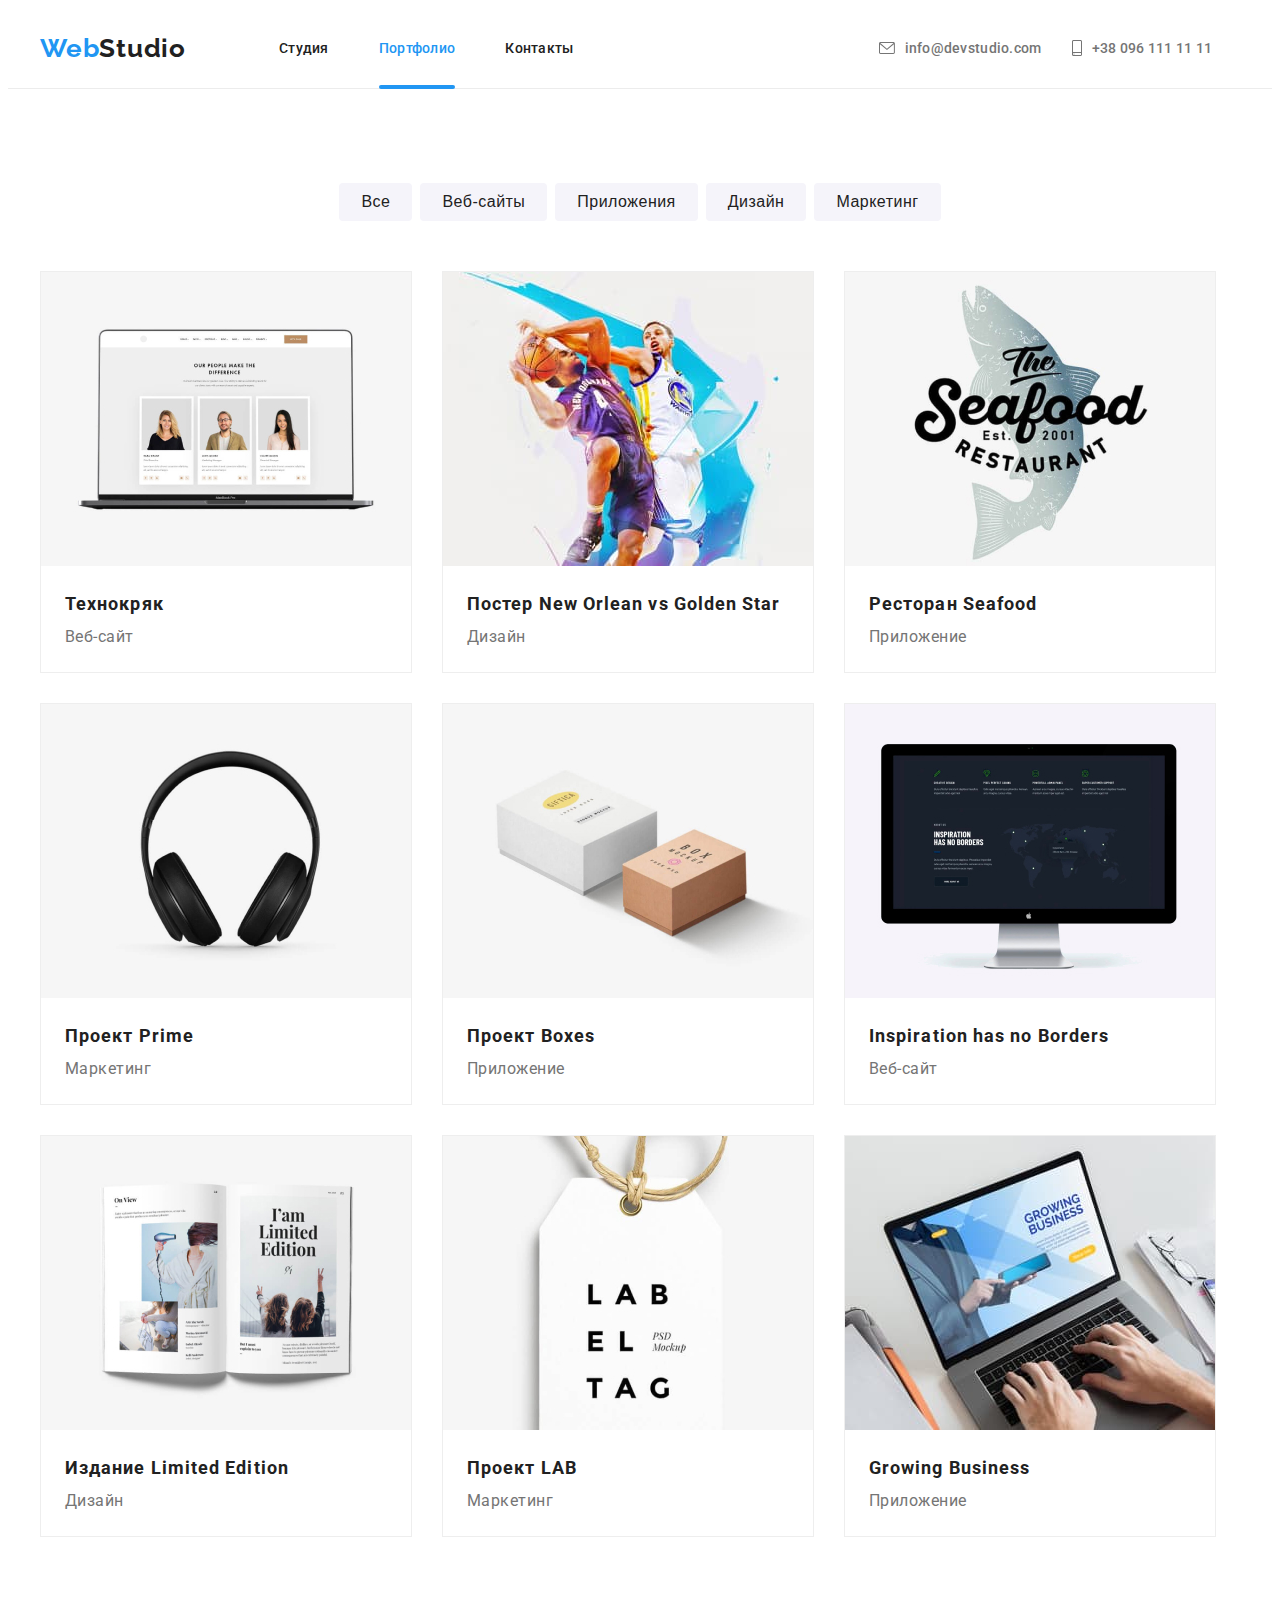
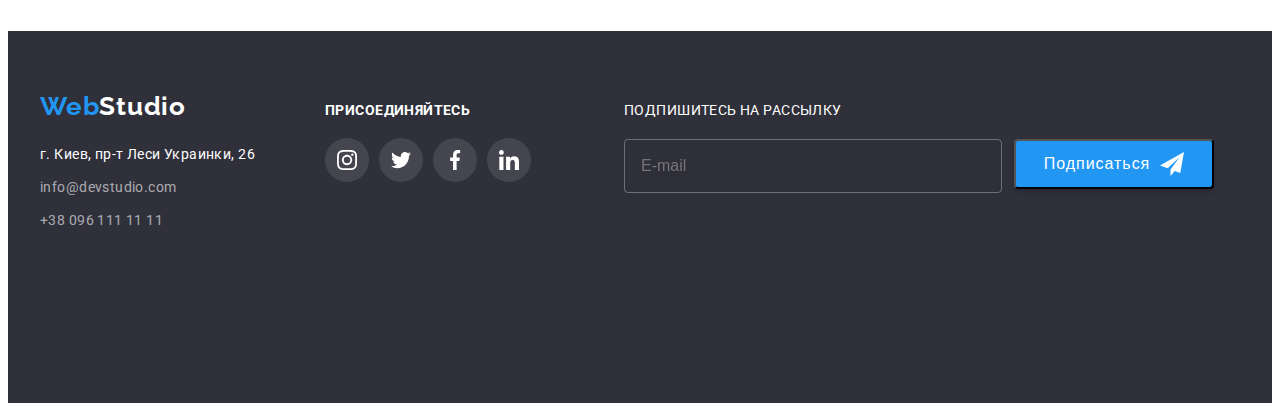
==== portfolio.html @ 9baeef49 "half index" ====
<!DOCTYPE html>
<html lang="ru">
<head>
    <meta charset="UTF-8">
    <meta name="viewport" content="width=device-width, initial-scale=1.0">
    <title>Портфолио</title>

    <link rel="preconnect" href="https://fonts.gstatic.com">
    <link href="https://fonts.googleapis.com/css2?family=Raleway:wght@700&family=Roboto:wght@500&display=swap"
        rel="stylesheet">

    <link rel="stylesheet" href="https://cdnjs.cloudflare.com/ajax/libs/modern-normalize/1.0.0/modern-normalize.min.css"
        integrity="sha512-ISS7cAi1PEhQ8jnbJpJZMd29NlhNj4AWYyLOSp2CE/CsHxTCu+r+t0D2yoJudVrd0/8fTVPUVDzY5Tvli75u/g=="
        crossorigin="anonymous" />
        <link rel="stylesheet" href="css/portfolio.css">
</head>
<body>
    <header>
        <div class="container">
        <nav class="page-nav">
            <a href="index.html" class="logo"><span class="web">Web</span>Studio</a>
            <ul class="nav-list">
                <li><a class="nav-link " href="index.html">Студия</a></li>
                <li><a class="nav-link current" href="portfolio.html">Портфолио</a></li>
                <li><a class="nav-link" href="contacts.html">Контакты</a></li>  
            </ul>
    
            <ul class="contacts-list">
                 <li>
                     <a href="mailto:info@devstudio.com" class="nav-contact">
                         <svg class="nav-mail">
                             <use href="images/mainsprite.svg#icon-mail"></use>
                        </svg>info@devstudio.com
                    </a>
                </li>
                
                <li>
                    <a href="tel:+380961111111"  class="nav-contact">
                        <svg class="nav-tel">
                            <use href="images/mainsprite.svg#icon-tel"></use>
                        </svg>+38 096 111 11 11
                    </a>
                </li>
            </ul>
        </nav>
    </div>
    </header>


<main> 
    <section class="hero">
        <div class="container">
        <h2 class="visually-hidden">Фильтры</h2>
        <div class="hero-btns">
        <ul class="hero-list">
            
            <li class="btn-list">
                <button type="button" class="hero-btn">Все</button>
            </li>
            <li class="btn-list">
                <button type="button" class="hero-btn">Веб-сайты</button>
            </li>
            <li class="btn-list">
                <button type="button" class="hero-btn">Приложения</button>
            </li>
            <li class="btn-list">
                <button type="button" class="hero-btn">Дизайн</button>
            </li>
            <li class="btn-list">
                <button type="button" class="hero-btn">Маркетинг</button>
            </li>
        </ul>
    </div> 
    </div>
        <div class="container">
    <ul class="project-list">
        <div class="project-group">
            <li class="project-item">
                <a href="" class="project-link">         
                    <div class="project-thumb">    
                    <img src="images/technokryak.jpg" alt="" width="370">
                    
                    <div class="project-overlay">
                        <p class="overlay-text">
                            Технокряк это современная площадка распространения коронавируса.
                            Компании используют эту платформу для цифрового
                            шпионажа и атак на защищённые сервера конкурентов.
                        </p></div>
                    </div>    
                        <div class="project-card-text">
                            <h3 class="project-title">Технокряк</h3>
                            <p class="project-text">Веб-сайт</p>
                    </div>     
                 </a>   
            </li>
            
            <li class="project-item">
                <a href="" class="project-link">
                    <div class="project-thumb">
                        <img src="images/neworlean.jpg" alt="" width="370">
            
                        <div class="project-overlay">
                            <p class="overlay-text">
                                Технокряк это современная площадка распространения коронавируса.
                                Компании используют эту платформу для цифрового
                                шпионажа и атак на защищённые сервера конкурентов.
                            </p>
                        </div>
                    </div>
                    <div class="project-card-text">
                        <h3 class="project-title">Постер New Orlean vs Golden Star</h3>
                        <p class="project-text">Дизайн</p>
                    </div>
                </a>
            </li>
            
            <li class="project-item">
                <a href="" class="project-link">
                    <div class="project-thumb">
                        <img src="images/seafood.jpg" alt="" width="370">
            
                        <div class="project-overlay">
                            <p class="overlay-text">
                                Технокряк это современная площадка распространения коронавируса.
                                Компании используют эту платформу для цифрового
                                шпионажа и атак на защищённые сервера конкурентов.
                            </p>
                        </div>
                    </div>
                    <div class="project-card-text">
                        <h3 class="project-title">Ресторан Seafood</h3>
                        <p class="project-text">Приложение</p>
                    </div>
                </a>
            </li>
        </div>
            
        <div class="project-group">
            <li class="project-item">
                <a href="" class="project-link">
                    <div class="project-thumb">
                        <img src="images/prime.jpg" alt="" width="370">
            
                        <div class="project-overlay">
                            <p class="overlay-text">
                                Технокряк это современная площадка распространения коронавируса.
                                Компании используют эту платформу для цифрового
                                шпионажа и атак на защищённые сервера конкурентов.
                            </p>
                        </div>
                    </div>
                    <div class="project-card-text">
                        <h3 class="project-title">Проект Prime</h3>
                        <p class="project-text">Маркетинг</p>
                    </div>
                </a>
            </li>
            
            <li class="project-item">
                <a href="" class="project-link">
                    <div class="project-thumb">
                        <img src="images/boxes.jpg" alt="" width="370">
            
                        <div class="project-overlay">
                            <p class="overlay-text">
                                Технокряк это современная площадка распространения коронавируса.
                                Компании используют эту платформу для цифрового
                                шпионажа и атак на защищённые сервера конкурентов.
                            </p>
                        </div>
                    </div>
                    <div class="project-card-text">
                        <h3 class="project-title">Проект Boxes</h3>
                        <p class="project-text">Приложение</p>
                    </div>
                </a>
            </li>
            
        <li class="project-item">
            <a href="" class="project-link">
                <div class="project-thumb">
                    <img src="images/inspiration.jpg" alt="" width="370">
        
                    <div class="project-overlay">
                        <p class="overlay-text">
                            Технокряк это современная площадка распространения коронавируса.
                            Компании используют эту платформу для цифрового
                            шпионажа и атак на защищённые сервера конкурентов.
                        </p>
                    </div>
                </div>
                <div class="project-card-text">
                    <h3 class="project-title">Inspiration has no Borders</h3>
                    <p class="project-text">Веб-сайт</p>
                </div>
            </a>
        </li>
            </div>
            
        <div class="project-group">
            <li class="project-item">
                <a href="" class="project-link">
                    <div class="project-thumb">
                        <img src="images/limed.jpg" alt="" width="370">
            
                        <div class="project-overlay">
                            <p class="overlay-text">
                                Технокряк это современная площадка распространения коронавируса.
                                Компании используют эту платформу для цифрового
                                шпионажа и атак на защищённые сервера конкурентов.
                            </p>
                        </div>
                    </div>
                    <div class="project-card-text">
                        <h3 class="project-title">Издание Limited Edition</h3>
                        <p class="project-text">Дизайн</p>
                    </div>
                </a>
            </li>
            
        <li class="project-item">
            <a href="" class="project-link">
                <div class="project-thumb">
                    <img src="images/lab.jpg" alt="" width="370">
        
                    <div class="project-overlay">
                        <p class="overlay-text">
                            Технокряк это современная площадка распространения коронавируса.
                            Компании используют эту платформу для цифрового
                            шпионажа и атак на защищённые сервера конкурентов.
                        </p>
                    </div>
                </div>
                <div class="project-card-text">
                    <h3 class="project-title">Проект LAB</h3>
                    <p class="project-text">Маркетинг</p>
                </div>
            </a>
        </li>
            
            <li class="project-item">
                <a href="" class="project-link">
                    <div class="project-thumb">
                        <img src="images/growing.jpg" alt="" width="370">
            
                        <div class="project-overlay">
                            <p class="overlay-text">
                                Технокряк это современная площадка распространения коронавируса.
                                Компании используют эту платформу для цифрового
                                шпионажа и атак на защищённые сервера конкурентов.
                            </p>
                        </div>
                    </div>
                    <div class="project-card-text">
                        <h3 class="project-title">Growing Business</h3>
                        <p class="project-text">Приложение</p>
                    </div>
                </a>
            </li>
        </div>
        </ul>
    </div>
    </section>
</main>
<footer class="footer-back">
    <div class="container">
        <div class="footer-text">
            <div>
                <a href="/" class="logo-footer"><span class="web">Web</span><span class="logo-studio">Studio</span></a>
                <address>
                    <p class="main-address">г. Киев, пр-т Леси Украинки, 26</p>
                    <ul>
                        <li class="footer-contact"><a href="mailto:info@devstudio.com"
                                class="address-link">info@devstudio.com</a></li>
                        <li class="footer-contact"><a href="tel:+380961111111" class="address-link">+38 096 111 11 11</a>
                        </li>
                    </ul>
                </address>
            </div>
            <div>
                <h2 class="enjoy-head">Присоединяйтесь</h2>
                <ul class="enjoy-list">
                    <li><a href="" class="enjoy-item"> <svg class="enjoy-icon">
                                <use href="images/mainsprite.svg#icon-instagram"></use>
                            </svg></a></li>
                    <li><a href="" class="enjoy-item"> <svg class="enjoy-icon">
                                <use href="images/mainsprite.svg#icon-twitter"></use>
                            </svg></a></li>
                    <li><a href="" class="enjoy-item"> <svg class="enjoy-icon">
                                <use href="images/mainsprite.svg#icon-facebook"></use>
                            </svg></a></li>
                    <li><a href="" class="enjoy-item"> <svg class="enjoy-icon">
                                <use href="images/mainsprite.svg#icon-linkedin"></use>
                            </svg></a></li>
                </ul>
            </div>
    
            <div class="subscribe">
                <form class="subscribe-form">
                    <label class="title-sub" for="email-subscribe">ПОДПИШИТЕСЬ НА РАССЫЛКУ</label>
                    <div class="subscribe-form-btn">
                        <input class="input-subscribe" type="email" name="email" placeholder="E-mail" id="email-subscribe">
                        <button class="btn-subscribe" type="submit">Подписаться
                            <svg class="subscribe-icon" width="24" height="24">
                                <use href="./images/mainsprite.svg#subscribe-icon"></use>
                            </svg>
                        </button>
                    </div>
                </form>
            </div>
        </div>
    </div>
</footer>
</body>
</html>
---- css/portfolio.css ----
body {
  font-family: 'Roboto', Raleway, sans-serif;
}

/*переменные*/
:root {
  --gray-text: rgba(117, 117, 117, 1);
  --hover-color: rgba(33, 150, 243, 1);
  --h-color: rgba(33, 33, 33, 1);
  --white-text: rgba(255, 255, 255, 1);
  --back-color: rgba(47, 48, 58, 1);
  --rect-color: rgba(245, 244, 250, 1);
  --social-color: rgba(175, 177, 184, 1);
  --border-color: #eeeeee;
  --company-color: rgba(175, 177, 184, 1);
  --enjoy-hover: rgba(255, 255, 255, 0.1);
  --btn-hover: rgba(33, 150, 243, 1);
  --btn-color: rgba(245, 244, 250, 1);
  --project-overlay: rgba(33, 150, 243, 0.9);
  --project-title: rgba(33, 33, 33, 1);
  --project-text: rgba(117, 117, 117, 1);
  --subscribe-border: rgba(255, 255, 255, 0.3);
}

/*hidden title*/
.visually-hidden {
  position: absolute;
  width: 1px;
  height: 1px;
  margin: -1px;
  border: 0;
  padding: 0;
  white-space: nowrap;
  clip-path: inset(100%);
  clip: rect(0 0 0 0);
  overflow: hidden;
}

/*div container*/
.container {
  width: 1200px;
  margin: 0px auto;
  padding: 0px 15px;
}

/*reset*/
h1,
h2,
h3,
h4,
p {
  margin: 0;
  padding: 0;
}

img {
  display: block;
  max-width: 100%;
  height: auto;
}

ul {
  list-style: none;
  padding: 0px;
  margin: 0;
}

a {
  text-decoration: none;
}

img {
  display: block;
  max-width: 100%;
  height: auto;
}

button {
  cursor: pointer;
}

/*styles*/
/*navigation*/
header {
  border-bottom: 1px solid rgba(236, 236, 236, 1);
}

.page-nav,
.nav-list,
.contacts-list {
  display: flex;
}

.page-nav {
  align-items: center;
  min-height: 80px;
}

.logo {
  color: rgba(33, 33, 33, 1);
  text-decoration: none;
  font-family: Raleway, sans-serif;
  font-style: normal;
  font-weight: bold;
  font-size: 26px;
  line-height: 31px;
  letter-spacing: 0.03em;
  margin-right: 43px;
}

.web {
  color: rgba(33, 150, 243, 1);
  text-decoration: none;
}

.nav-list li:first-child {
  margin-left: 50px;
  margin-right: 50px;
}

.nav-list li:last-child {
  margin-left: 50px;
}

.nav-list .nav-link.current {
  color: var(--hover-color);
}

.nav-list .nav-link.current::after {
  opacity: 1;
}

.nav-link {
  position: relative;
  display: block;
  padding-top: 32px;
  padding-bottom: 32px;
  text-decoration: none;
  color: rgba(33, 33, 33, 1);
  font-weight: 500;
  font-size: 14px;
  line-height: 1.172;
  letter-spacing: 0.02em;
  transition: color 250ms cubic-bezier(0.4, 0, 0.2, 1);
}

.nav-link::after {
  content: ' ';
  position: absolute;
  bottom: 0;
  left: 0;
  width: 100%;
  height: 4px;
  border-radius: 2px;
  background-color: var(--hover-color);
  opacity: 0;
  transform: translateY(1px);
}

.nav-link:hover,
.nav-link:focus {
  color: rgba(33, 150, 243, 1);
}

.contacts-list {
  margin-left: 305px;
}

.nav-contact {
  color: rgba(117, 117, 117, 1);
  text-decoration: none;
  font-style: normal;
  font-weight: 500;
  font-size: 14px;
  line-height: 16px;
  letter-spacing: 0.02em;
  transition: color 250ms cubic-bezier(0.4, 0, 0.2, 1);
}

.nav-contact {
  display: flex;
  align-items: center;
  justify-content: center;
}

.nav-contact:hover,
.nav-contact:focus {
  color: rgba(33, 150, 243, 1);
}

/*svg contacts navigation*/
.nav-mail {
  width: 16px;
  height: 12px;
  margin-right: 10px;
  fill: currentColor;
}

.nav-tel {
  width: 10px;
  height: 16px;
  margin-left: 30px;
  margin-right: 10px;
  fill: currentColor;
}

/*hero*/
.hero {
  padding-top: 94px;
  padding-bottom: 94px;
}

.hero-list {
  display: flex;
  justify-content: center;
}

.hero-list li:first-child {
  margin-right: 8px;
}

.hero-list li:last-child {
  margin-left: 8px;
}

.hero-list li:nth-child(2) {
  margin-right: 8px;
}

.hero-list li:nth-child(3) {
  margin-right: 8px;
}

.hero-btn {
  padding: 6px 22px;
  border-radius: 4px;
  background: var(--btn-color);
  color: var(--h-color);
  border: none;
  font-style: normal;
  font-weight: 500;
  font-size: 16px;
  line-height: 26px;
  text-align: center;
  letter-spacing: 0.03em;
  transition: color 250ms cubic-bezier(0.4, 0, 0.2, 1),
    background-color 250ms cubic-bezier(0.4, 0, 0.2, 1),
    box-shadow 250ms cubic-bezier(0.4, 0, 0.2, 1);
}

.hero-btn:hover,
.hero-btn:focus {
  color: var(--white-text);
  background-color: var(--hover-color);
  box-shadow: 0px 3px 1px rgba(0, 0, 0, 0.1), 0px 1px 2px rgba(0, 0, 0, 0.08),
    0px 2px 2px rgba(0, 0, 0, 0.12);
}

/*projects*/
.project-list {
  margin-top: 50px;
}

.project-group {
  display: flex;
}

.project-group:nth-child(2) {
  margin: 30px 0px;
}

.project-item {
  border: 1px solid #eeeeee;
}

.project-item:nth-child(2) {
  margin-right: 30px;
  margin-left: 30px;
}

.project-item:nth-child(5) {
  margin-right: 30px;
  margin-left: 30px;
}

.project-item:nth-child(8) {
  margin-right: 30px;
  margin-left: 30px;
}

.project-link {
  display: block;
  position: relative;
}

.project-link {
  display: block;
  transition: box-shadow 250ms cubic-bezier(0.4, 0, 0.2, 1);
}

.project-link:hover {
  box-shadow: 0px 1px 1px rgba(0, 0, 0, 0.12), 0px 4px 4px rgba(0, 0, 0, 0.06),
    1px 4px 6px rgba(0, 0, 0, 0.16);
}

.project-link:hover .project-overlay,
.project-link:focus .project-overlay {
  transform: translateX(0);
  opacity: 1;
}

.project-link:hover,
.project-link:focus {
  box-shadow: 0px 1px 1px rgba(0, 0, 0, 0.12), 0px 4px 4px rgba(0, 0, 0, 0.06),
    1px 4px 6px rgba(0, 0, 0, 0.16);
}

.project-thumb {
  position: relative;
  overflow: hidden;
}

/*overlay*/
.project-overlay {
  position: absolute;
  top: 0;
  left: 0;
  width: 100%;
  height: 100%;
  padding: 63px 24px;
  background-color: var(--project-overlay);
  opacity: 0;
  transform: translateY(101%);
  transition: transform 250ms cubic-bezier(0.4, 0, 0.2, 1);
}

.overlay-text {
  font-style: normal;
  font-weight: normal;
  font-size: 18px;
  line-height: 28px;
  letter-spacing: 0.03em;
  color: var(--white-text);
}

/*overlay end*/
.project-card-text {
  padding: 20px 24px;
}

.project-title {
  color: var(--project-title);
  font-style: normal;
  font-weight: bold;
  font-size: 18px;
  line-height: 36px;
  letter-spacing: 0.06em;
}

.project-text {
  color: var(--project-text);
  font-style: normal;
  font-weight: normal;
  font-size: 16px;
  line-height: 30px;
  letter-spacing: 0.03em;
}

/*footer*/
.footer-back {
  background-color: var(--back-color);
  height: 252px;
  padding-top: 60px;
  padding-bottom: 60px;
}

.footer-text {
  display: flex;
  align-items: baseline;
}

.logo-footer {
  color: rgba(33, 33, 33, 1);
  text-decoration: none;
  font-family: Raleway, sans-serif;
  font-style: normal;
  font-weight: bold;
  font-size: 26px;
  line-height: 31px;
  letter-spacing: 0.03em;
  margin-bottom: 20px;
  display: block;
}

.logo-studio {
  color: rgba(255, 255, 255, 1);
}

.main-address {
  color: rgba(255, 255, 255, 1);
  font-style: normal;
  font-weight: normal;
  font-size: 14px;
  line-height: 24px;
  letter-spacing: 0.03em;
}

.footer-contact:first-child {
  margin: 9px 0px;
}

.address-link {
  color: rgba(255, 255, 255, 0.6);
  font-style: normal;
  font-weight: normal;
  font-size: 14px;
  line-height: 24px;
  letter-spacing: 0.03em;
  text-decoration: none;
}

/*svg footer*/
.enjoy-head {
  font-style: normal;
  font-weight: bold;
  font-size: 14px;
  line-height: 16px;
  letter-spacing: 0.03em;
  text-transform: uppercase;
  color: var(--white-text);
  margin-left: 70px;
}

.enjoy-list {
  width: 206px;
  padding: 0px;
  display: flex;
  justify-content: space-between;
  align-items: baseline;
  margin-left: 70px;
  margin-top: 20px;
}

.enjoy-item {
  display: flex;
  justify-content: center;
  align-items: center;
  width: 44px;
  height: 44px;
  border-radius: 50%;
  color: var(--white-text);
  background-color: var(--enjoy-hover);
  transition: background-color 250ms cubic-bezier(0.4, 0, 0.2, 1);
}

.enjoy-icon {
  width: 20px;
  height: 20px;
  fill: currentColor;
}

.enjoy-item:hover,
.enjoy-item:focus {
  color: var(--white-text);
  background-color: var(--hover-color);
}

/*subscribe*/
.subscribe {
  margin-left: 93px;
}

.subscribe-form div {
  margin-top: 20px;
}

.subscribe-form .subscribe-form-btn input {
  margin-right: 12px;
}

.subscribe-form-btn {
  display: flex;
}

.input-subscribe {
  width: 358px;
  height: 50px;
  padding-left: 16px;
  color: var(--text-white);
  background-color: transparent;
  border: 1px solid var(--subscribe-border);
  filter: drop-shadow(0px 4px 4px rgba(0, 0, 0, 0.15));
  border-radius: 4px;
  font-size: 16px;
  line-height: 1.25;
}

.btn-subscribe {
  display: flex;
  align-items: center;
  justify-content: center;
  width: 200px;
  height: 50px;
  font-size: 16px;
  line-height: 1.875;
  letter-spacing: 0.06em;
  text-align: center;
  color: var(--white-text);
  background: var(--hover-color);
  box-shadow: 0px 4px 4px rgb(0 0 0 / 15%);
  border-radius: 4px;
  padding: 0;
  cursor: pointer;
}

.subscribe-icon {
  margin-left: 10px;
  fill: currentColor;
}

.title-sub {
  font-style: normal;
  font-size: 14px;
  line-height: 16px;
  letter-spacing: 0.03em;
  text-transform: uppercase;
  color: var(--white-text);
}
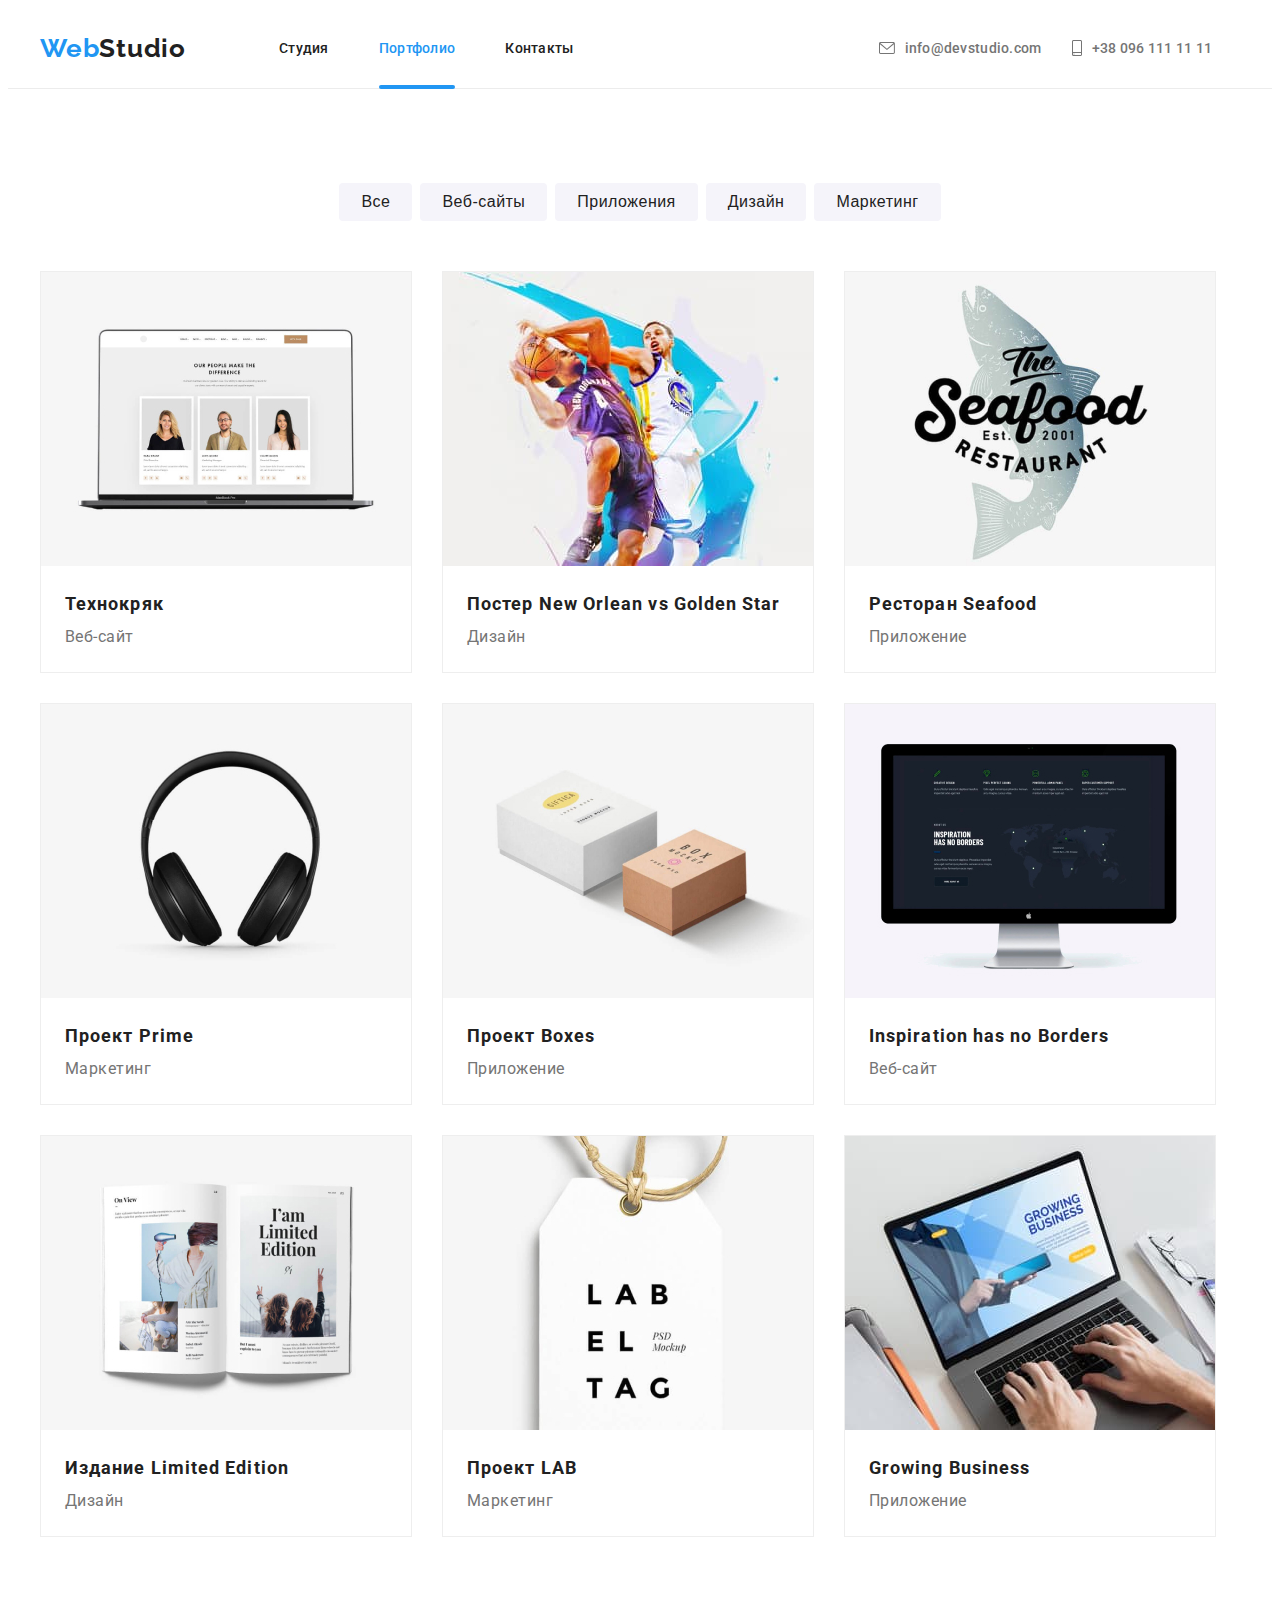
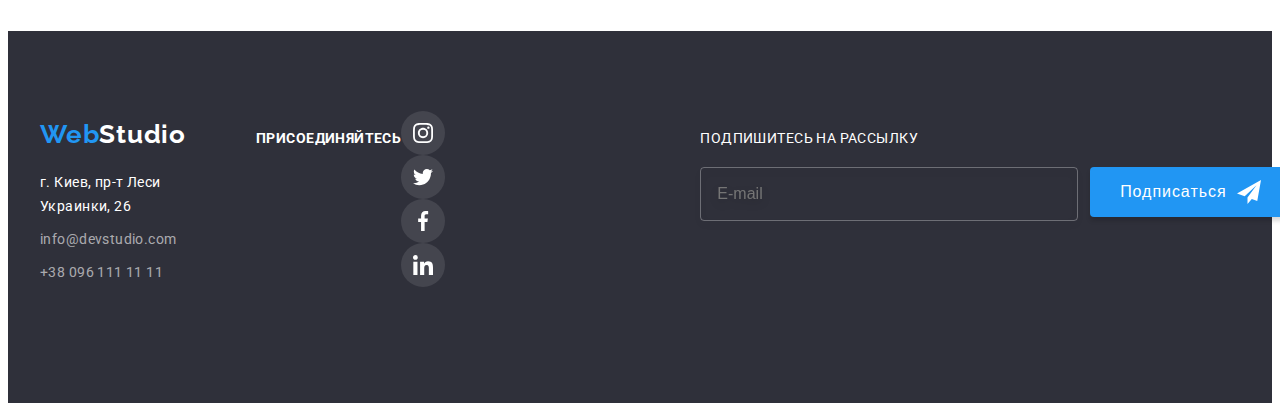
==== commit 7dea7067: "portfolio" ====
--- a/portfolio.html
+++ b/portfolio.html
@@ -17,33 +17,31 @@
 <body>
     <header>
         <div class="container">
-        <nav class="page-nav">
-            <a href="index.html" class="logo"><span class="web">Web</span>Studio</a>
-            <ul class="nav-list">
-                <li><a class="nav-link " href="index.html">Студия</a></li>
-                <li><a class="nav-link current" href="portfolio.html">Портфолио</a></li>
-                <li><a class="nav-link" href="contacts.html">Контакты</a></li>  
-            </ul>
+            <nav class="page-nav">
+                <a href="index.html" class="page-nav__logo"><span class="page-nav__web">Web</span>Studio</a>
+                <ul class="page-nav__list">
+                    <li><a class="nav-list__link" href="index.html">Студия</a></li>
+                    <li><a class="nav-list__link current" href="portfolio.html">Портфолио</a></li>
+                    <li><a class="nav-list__link" href="contacts.html">Контакты</a></li>
+                </ul>
     
-            <ul class="contacts-list">
-                 <li>
-                     <a href="mailto:info@devstudio.com" class="nav-contact">
-                         <svg class="nav-mail">
-                             <use href="images/mainsprite.svg#icon-mail"></use>
-                        </svg>info@devstudio.com
-                    </a>
-                </li>
-                
-                <li>
-                    <a href="tel:+380961111111"  class="nav-contact">
-                        <svg class="nav-tel">
-                            <use href="images/mainsprite.svg#icon-tel"></use>
-                        </svg>+38 096 111 11 11
-                    </a>
-                </li>
-            </ul>
-        </nav>
-    </div>
+                <ul class="contacts-list">
+                    <li>
+                        <a href="mailto:info@devstudio.com" class="contacts-list__item">
+                            <svg class="contacts-list__mail">
+                                <use href="images/mainsprite.svg#icon-mail"></use>
+                            </svg>info@devstudio.com</a>
+                    </li>
+    
+                    <li>
+                        <a href="tel:+380961111111" class="contacts-list__item">
+                            <svg class="contacts-list__tel">
+                                <use href="images/mainsprite.svg#icon-tel"></use>
+                            </svg>+38 096 111 11 11</a>
+                    </li>
+                </ul>
+            </nav>
+        </div>
     </header>
 
 
@@ -262,54 +260,56 @@
     </div>
     </section>
 </main>
-<footer class="footer-back">
-    <div class="container">
-        <div class="footer-text">
-            <div>
-                <a href="/" class="logo-footer"><span class="web">Web</span><span class="logo-studio">Studio</span></a>
-                <address>
-                    <p class="main-address">г. Киев, пр-т Леси Украинки, 26</p>
-                    <ul>
-                        <li class="footer-contact"><a href="mailto:info@devstudio.com"
-                                class="address-link">info@devstudio.com</a></li>
-                        <li class="footer-contact"><a href="tel:+380961111111" class="address-link">+38 096 111 11 11</a>
-                        </li>
+<footer class="footer">
+        <div class="container">
+            <div class="footer-container">
+                <div class="footer-text">
+                    <a href="/" class="footer-text__logo"><span class="page-nav__web">Web</span><span
+                            class="footer-text__logo-studio">Studio</span></a>
+                    <address class="address">
+                        <p class="address__main">г. Киев, пр-т Леси Украинки, 26</p>
+                        <ul class="address-list">
+                            <li class="address-list__item"><a href="mailto:info@devstudio.com"
+                                    class="address-list__link">info@devstudio.com</a></li>
+                            <li class="address-list__item"><a href="tel:+380961111111" class="address-list__link">+38 096 111 11
+                                    11</a></li>
+                        </ul>
+                    </address>
+                </div>
+                <div class="enjoy">
+                    <h2 class="enjoy__head">Присоединяйтесь</h2>
+                    <ul class="enjoy-list">
+                        <li><a href="" class="enjoy-list__item"> <svg class="enjoy-list__icon">
+                                    <use href="images/mainsprite.svg#icon-instagram"></use>
+                                </svg></a></li>
+                        <li><a href="" class="enjoy-list__item"> <svg class="enjoy-list__icon">
+                                    <use href="images/mainsprite.svg#icon-twitter"></use>
+                                </svg></a></li>
+                        <li><a href="" class="enjoy-list__item"> <svg class="enjoy-list__icon">
+                                    <use href="images/mainsprite.svg#icon-facebook"></use>
+                                </svg></a></li>
+                        <li><a href="" class="enjoy-list__item"> <svg class="enjoy-list__icon">
+                                    <use href="images/mainsprite.svg#icon-linkedin"></use>
+                                </svg></a></li>
                     </ul>
-                </address>
-            </div>
-            <div>
-                <h2 class="enjoy-head">Присоединяйтесь</h2>
-                <ul class="enjoy-list">
-                    <li><a href="" class="enjoy-item"> <svg class="enjoy-icon">
-                                <use href="images/mainsprite.svg#icon-instagram"></use>
-                            </svg></a></li>
-                    <li><a href="" class="enjoy-item"> <svg class="enjoy-icon">
-                                <use href="images/mainsprite.svg#icon-twitter"></use>
-                            </svg></a></li>
-                    <li><a href="" class="enjoy-item"> <svg class="enjoy-icon">
-                                <use href="images/mainsprite.svg#icon-facebook"></use>
-                            </svg></a></li>
-                    <li><a href="" class="enjoy-item"> <svg class="enjoy-icon">
-                                <use href="images/mainsprite.svg#icon-linkedin"></use>
-                            </svg></a></li>
-                </ul>
-            </div>
-    
-            <div class="subscribe">
-                <form class="subscribe-form">
-                    <label class="title-sub" for="email-subscribe">ПОДПИШИТЕСЬ НА РАССЫЛКУ</label>
-                    <div class="subscribe-form-btn">
-                        <input class="input-subscribe" type="email" name="email" placeholder="E-mail" id="email-subscribe">
-                        <button class="btn-subscribe" type="submit">Подписаться
-                            <svg class="subscribe-icon" width="24" height="24">
-                                <use href="./images/mainsprite.svg#subscribe-icon"></use>
-                            </svg>
-                        </button>
-                    </div>
-                </form>
+                </div>
+        
+                <div class="subscribe">
+                    <form class="subscribe-form">
+                        <label class="subscribe-form__title" for="email-subscribe">ПОДПИШИТЕСЬ НА РАССЫЛКУ</label>
+                        <div class="subscribe-form-btn">
+                            <input class="subscribe-form-btn__input" type="email" name="email" placeholder="E-mail"
+                                id="email-subscribe">
+                            <button class="subscribe-form-btn__submit" type="submit">Подписаться
+                                <svg class="subscribe-form-btn__icon" width="24" height="24">
+                                    <use href="./images/mainsprite.svg#subscribe-icon"></use>
+                                </svg>
+                            </button>
+                        </div>
+                    </form>
+                </div>
             </div>
         </div>
-    </div>
 </footer>
 </body>
 </html>--- a/css/portfolio.css
+++ b/css/portfolio.css
@@ -1,5 +1,5 @@
 body {
-  font-family: 'Roboto', Raleway, sans-serif;
+  font-family: 'Roboto', sans-serif;
 }
 
 /*переменные*/
@@ -20,6 +20,9 @@
   --project-title: rgba(33, 33, 33, 1);
   --project-text: rgba(117, 117, 117, 1);
   --subscribe-border: rgba(255, 255, 255, 0.3);
+  --back-color: rgba(47, 48, 58, 1);
+  --address-color-link: rgba(255, 255, 255, 0.6);
+  --main-address-color: rgba(255, 255, 255, 1);
 }
 
 /*hidden title*/
@@ -86,7 +89,7 @@
 }
 
 .page-nav,
-.nav-list,
+.page-nav__list,
 .contacts-list {
   display: flex;
 }
@@ -96,7 +99,7 @@
   min-height: 80px;
 }
 
-.logo {
+.page-nav__logo {
   color: rgba(33, 33, 33, 1);
   text-decoration: none;
   font-family: Raleway, sans-serif;
@@ -108,29 +111,29 @@
   margin-right: 43px;
 }
 
-.web {
+.page-nav__web {
   color: rgba(33, 150, 243, 1);
   text-decoration: none;
 }
 
-.nav-list li:first-child {
+.page-nav__list li:first-child {
   margin-left: 50px;
   margin-right: 50px;
 }
 
-.nav-list li:last-child {
+.page-nav__list li:last-child {
   margin-left: 50px;
 }
 
-.nav-list .nav-link.current {
+.page-nav__list .nav-list__link.current {
   color: var(--hover-color);
 }
 
-.nav-list .nav-link.current::after {
+.page-nav__list .nav-list__link.current::after {
   opacity: 1;
 }
 
-.nav-link {
+.nav-list__link {
   position: relative;
   display: block;
   padding-top: 32px;
@@ -144,7 +147,7 @@
   transition: color 250ms cubic-bezier(0.4, 0, 0.2, 1);
 }
 
-.nav-link::after {
+.nav-list__link::after {
   content: ' ';
   position: absolute;
   bottom: 0;
@@ -157,8 +160,8 @@
   transform: translateY(1px);
 }
 
-.nav-link:hover,
-.nav-link:focus {
+.nav-list__link:hover,
+.nav-list__link:focus {
   color: rgba(33, 150, 243, 1);
 }
 
@@ -166,7 +169,7 @@
   margin-left: 305px;
 }
 
-.nav-contact {
+.contacts-list__item {
   color: rgba(117, 117, 117, 1);
   text-decoration: none;
   font-style: normal;
@@ -177,26 +180,26 @@
   transition: color 250ms cubic-bezier(0.4, 0, 0.2, 1);
 }
 
-.nav-contact {
+.contacts-list__item {
   display: flex;
   align-items: center;
   justify-content: center;
 }
 
-.nav-contact:hover,
-.nav-contact:focus {
+.contacts-list__item:hover,
+.contacts-list__item:focus {
   color: rgba(33, 150, 243, 1);
 }
 
 /*svg contacts navigation*/
-.nav-mail {
+.contacts-list__mail {
   width: 16px;
   height: 12px;
   margin-right: 10px;
   fill: currentColor;
 }
 
-.nav-tel {
+.contacts-list__tel {
   width: 10px;
   height: 16px;
   margin-left: 30px;
@@ -367,19 +370,19 @@
 }
 
 /*footer*/
-.footer-back {
+.footer {
   background-color: var(--back-color);
   height: 252px;
   padding-top: 60px;
   padding-bottom: 60px;
 }
 
-.footer-text {
+.footer-container {
   display: flex;
   align-items: baseline;
 }
 
-.logo-footer {
+.footer-text__logo {
   color: rgba(33, 33, 33, 1);
   text-decoration: none;
   font-family: Raleway, sans-serif;
@@ -392,11 +395,11 @@
   display: block;
 }
 
-.logo-studio {
+.footer-text__logo-studio {
   color: rgba(255, 255, 255, 1);
 }
 
-.main-address {
+.address__main {
   color: rgba(255, 255, 255, 1);
   font-style: normal;
   font-weight: normal;
@@ -405,12 +408,12 @@
   letter-spacing: 0.03em;
 }
 
-.footer-contact:first-child {
+.address-list__item:first-child {
   margin: 9px 0px;
 }
 
-.address-link {
-  color: rgba(255, 255, 255, 0.6);
+.address-list__link {
+  color: var(--address-color-link);
   font-style: normal;
   font-weight: normal;
   font-size: 14px;
@@ -420,7 +423,15 @@
 }
 
 /*svg footer*/
-.enjoy-head {
+
+.enjoy {
+  margin-left: 70px;
+  display: flex;
+  justify-content: space-between;
+  align-items: baseline;
+}
+
+.enjoy__head {
   font-style: normal;
   font-weight: bold;
   font-size: 14px;
@@ -428,20 +439,15 @@
   letter-spacing: 0.03em;
   text-transform: uppercase;
   color: var(--white-text);
-  margin-left: 70px;
 }
 
 .enjoy-list {
   width: 206px;
   padding: 0px;
-  display: flex;
-  justify-content: space-between;
-  align-items: baseline;
-  margin-left: 70px;
   margin-top: 20px;
 }
 
-.enjoy-item {
+.enjoy-list__item {
   display: flex;
   justify-content: center;
   align-items: center;
@@ -453,14 +459,14 @@
   transition: background-color 250ms cubic-bezier(0.4, 0, 0.2, 1);
 }
 
-.enjoy-icon {
+.enjoy-list__icon {
   width: 20px;
   height: 20px;
   fill: currentColor;
 }
 
-.enjoy-item:hover,
-.enjoy-item:focus {
+.enjoy-list__item:hover,
+.enjoy-list__item:focus {
   color: var(--white-text);
   background-color: var(--hover-color);
 }
@@ -482,20 +488,20 @@
   display: flex;
 }
 
-.input-subscribe {
+.subscribe-form-btn__input {
   width: 358px;
   height: 50px;
   padding-left: 16px;
-  color: var(--text-white);
   background-color: transparent;
   border: 1px solid var(--subscribe-border);
   filter: drop-shadow(0px 4px 4px rgba(0, 0, 0, 0.15));
   border-radius: 4px;
   font-size: 16px;
   line-height: 1.25;
-}
-
-.btn-subscribe {
+  color: var(--white-text);
+}
+
+.subscribe-form-btn__submit {
   display: flex;
   align-items: center;
   justify-content: center;
@@ -511,14 +517,15 @@
   border-radius: 4px;
   padding: 0;
   cursor: pointer;
-}
-
-.subscribe-icon {
+  border: none;
+}
+
+.subscribe-form-btn__icon {
   margin-left: 10px;
   fill: currentColor;
 }
 
-.title-sub {
+.subscribe-form__title {
   font-style: normal;
   font-size: 14px;
   line-height: 16px;
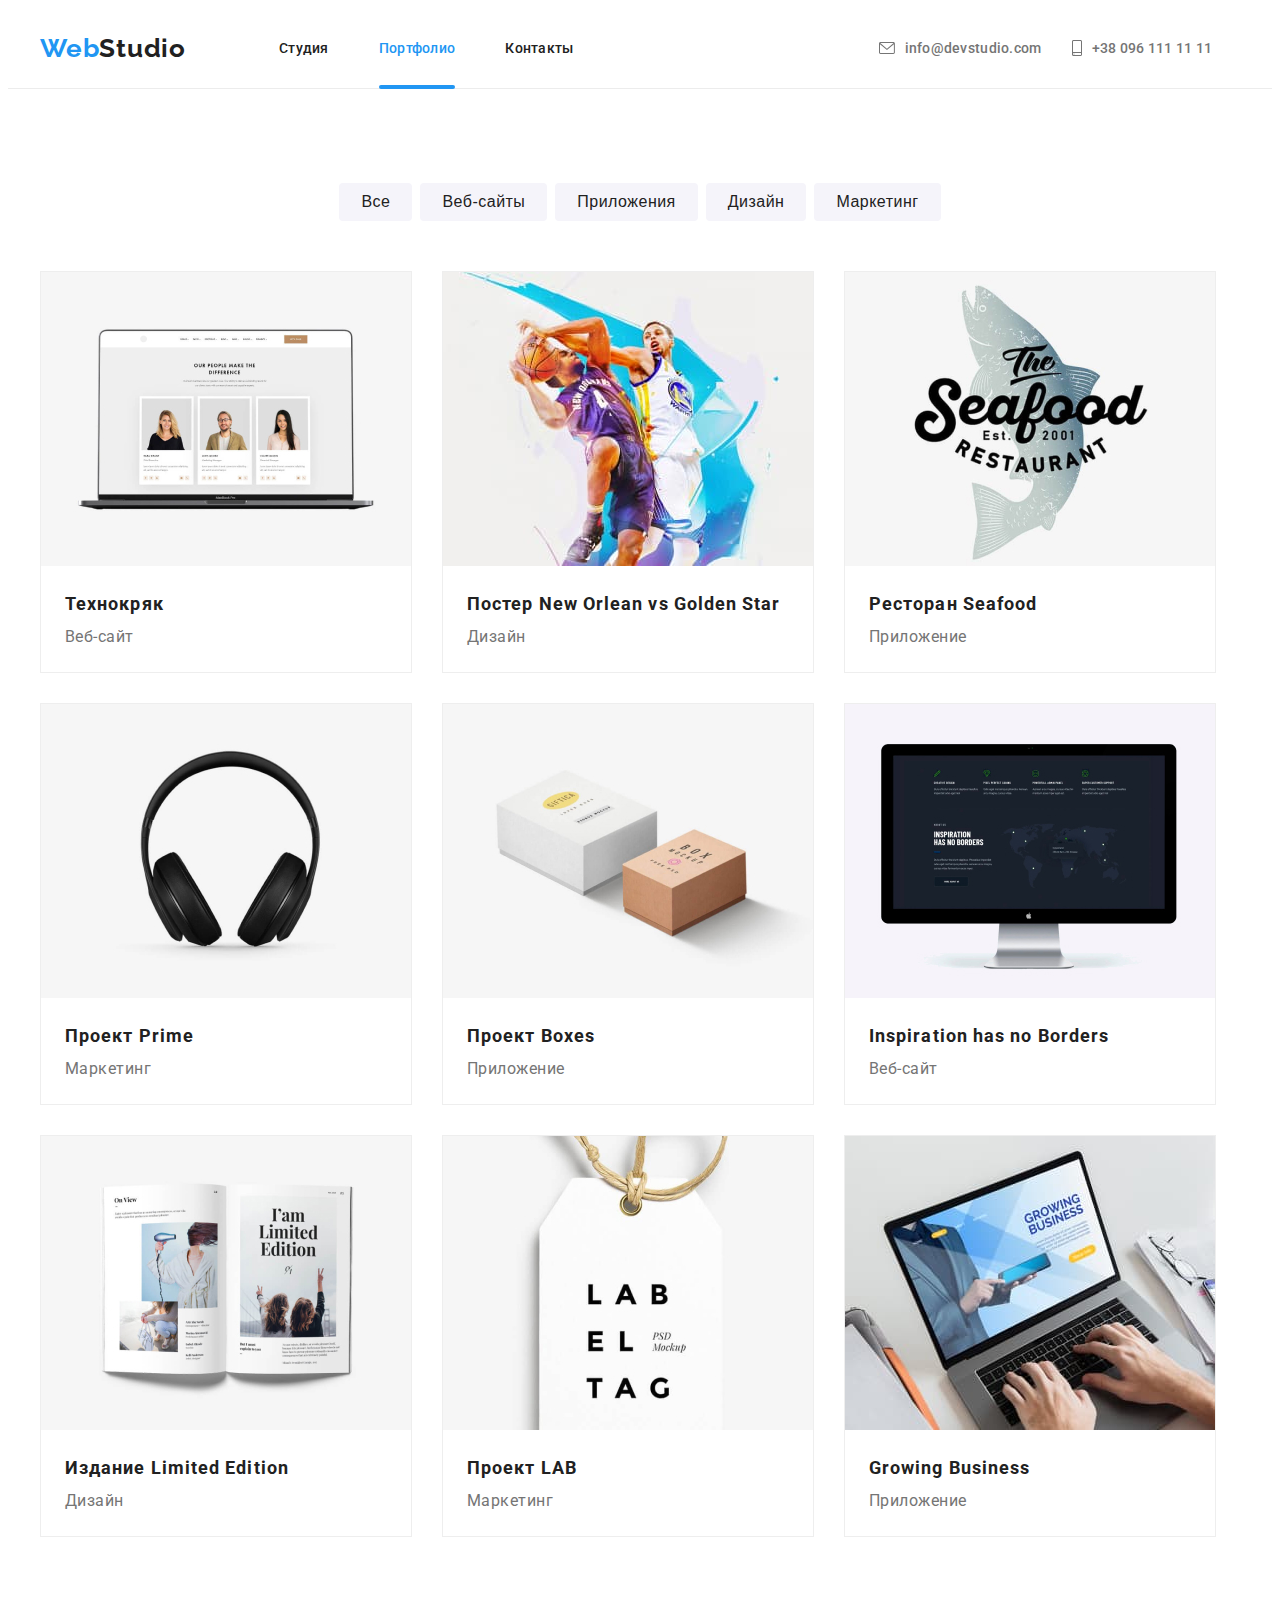
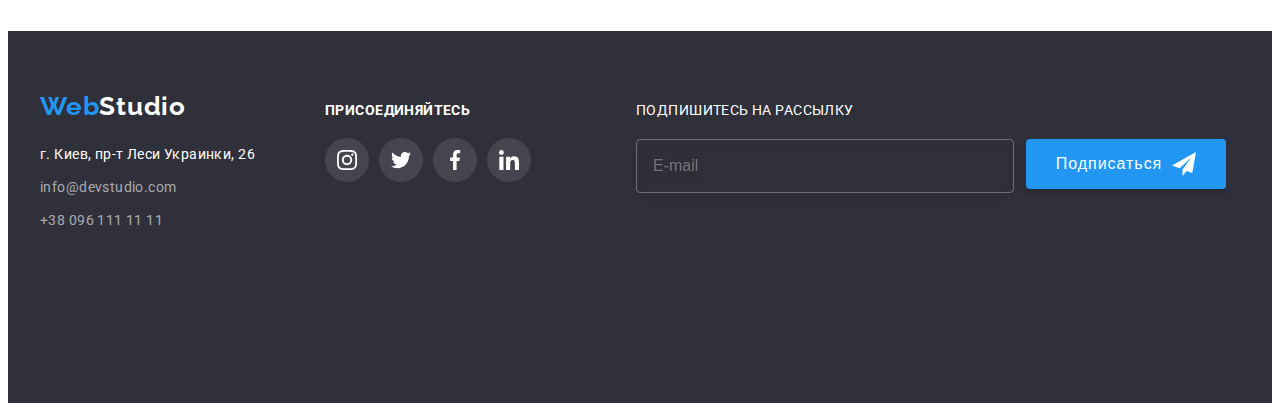
==== commit 9c93693a: "sass" ====
--- a/portfolio.html
+++ b/portfolio.html
@@ -50,22 +50,21 @@
         <div class="container">
         <h2 class="visually-hidden">Фильтры</h2>
         <div class="hero-btns">
-        <ul class="hero-list">
-            
-            <li class="btn-list">
-                <button type="button" class="hero-btn">Все</button>
-            </li>
-            <li class="btn-list">
-                <button type="button" class="hero-btn">Веб-сайты</button>
-            </li>
-            <li class="btn-list">
-                <button type="button" class="hero-btn">Приложения</button>
-            </li>
-            <li class="btn-list">
-                <button type="button" class="hero-btn">Дизайн</button>
-            </li>
-            <li class="btn-list">
-                <button type="button" class="hero-btn">Маркетинг</button>
+        <ul class="hero-btn-list">
+            <li class="hero-btn-list__frame">
+                <button type="button" class="hero-btn-list__item">Все</button>
+            </li>
+            <li class="hero-btn-list__frame">
+                <button type="button" class="hero-btn-list__item">Веб-сайты</button>
+            </li>
+            <li class="hero-btn-list__frame">
+                <button type="button" class="hero-btn-list__item">Приложения</button>
+            </li>
+            <li class="hero-btn-list__frame">
+                <button type="button" class="hero-btn-list__item">Дизайн</button>
+            </li>
+            <li class="hero-btn-list__frame">
+                <button type="button" class="hero-btn-list__item">Маркетинг</button>
             </li>
         </ul>
     </div> 
@@ -73,185 +72,185 @@
         <div class="container">
     <ul class="project-list">
         <div class="project-group">
-            <li class="project-item">
-                <a href="" class="project-link">         
+            <li class="project-group__item">
+                <a href="" class="project-group__link">         
                     <div class="project-thumb">    
                     <img src="images/technokryak.jpg" alt="" width="370">
                     
                     <div class="project-overlay">
-                        <p class="overlay-text">
+                        <p class="project-overlay__text">
                             Технокряк это современная площадка распространения коронавируса.
                             Компании используют эту платформу для цифрового
                             шпионажа и атак на защищённые сервера конкурентов.
                         </p></div>
                     </div>    
-                        <div class="project-card-text">
-                            <h3 class="project-title">Технокряк</h3>
-                            <p class="project-text">Веб-сайт</p>
+                        <div class="project-card">
+                            <h3 class="project-card__title">Технокряк</h3>
+                            <p class="project-card__text">Веб-сайт</p>
                     </div>     
                  </a>   
             </li>
             
-            <li class="project-item">
-                <a href="" class="project-link">
+            <li class="project-group__item">
+                <a href="" class="project-group__link">
                     <div class="project-thumb">
                         <img src="images/neworlean.jpg" alt="" width="370">
             
                         <div class="project-overlay">
-                            <p class="overlay-text">
-                                Технокряк это современная площадка распространения коронавируса.
-                                Компании используют эту платформу для цифрового
-                                шпионажа и атак на защищённые сервера конкурентов.
-                            </p>
-                        </div>
-                    </div>
-                    <div class="project-card-text">
-                        <h3 class="project-title">Постер New Orlean vs Golden Star</h3>
-                        <p class="project-text">Дизайн</p>
-                    </div>
-                </a>
-            </li>
-            
-            <li class="project-item">
-                <a href="" class="project-link">
+                            <p class="project-overlay__text">
+                                Технокряк это современная площадка распространения коронавируса.
+                                Компании используют эту платформу для цифрового
+                                шпионажа и атак на защищённые сервера конкурентов.
+                            </p>
+                        </div>
+                    </div>
+                    <div class="project-card">
+                        <h3 class="project-card__title">Постер New Orlean vs Golden Star</h3>
+                        <p class="project-card__text">Дизайн</p>
+                    </div>
+                </a>
+            </li>
+            
+            <li class="project-group__item">
+                <a href="" class="project-group__link">
                     <div class="project-thumb">
                         <img src="images/seafood.jpg" alt="" width="370">
             
                         <div class="project-overlay">
-                            <p class="overlay-text">
-                                Технокряк это современная площадка распространения коронавируса.
-                                Компании используют эту платформу для цифрового
-                                шпионажа и атак на защищённые сервера конкурентов.
-                            </p>
-                        </div>
-                    </div>
-                    <div class="project-card-text">
-                        <h3 class="project-title">Ресторан Seafood</h3>
-                        <p class="project-text">Приложение</p>
+                            <p class="project-overlay__text">
+                                Технокряк это современная площадка распространения коронавируса.
+                                Компании используют эту платформу для цифрового
+                                шпионажа и атак на защищённые сервера конкурентов.
+                            </p>
+                        </div>
+                    </div>
+                    <div class="project-card">
+                        <h3 class="project-card__title">Ресторан Seafood</h3>
+                        <p class="project-card__text">Приложение</p>
                     </div>
                 </a>
             </li>
         </div>
             
         <div class="project-group">
-            <li class="project-item">
-                <a href="" class="project-link">
+            <li class="project-group__item">
+                <a href="" class="project-group__link">
                     <div class="project-thumb">
                         <img src="images/prime.jpg" alt="" width="370">
             
                         <div class="project-overlay">
-                            <p class="overlay-text">
-                                Технокряк это современная площадка распространения коронавируса.
-                                Компании используют эту платформу для цифрового
-                                шпионажа и атак на защищённые сервера конкурентов.
-                            </p>
-                        </div>
-                    </div>
-                    <div class="project-card-text">
-                        <h3 class="project-title">Проект Prime</h3>
-                        <p class="project-text">Маркетинг</p>
-                    </div>
-                </a>
-            </li>
-            
-            <li class="project-item">
-                <a href="" class="project-link">
+                            <p class="project-overlay__text">
+                                Технокряк это современная площадка распространения коронавируса.
+                                Компании используют эту платформу для цифрового
+                                шпионажа и атак на защищённые сервера конкурентов.
+                            </p>
+                        </div>
+                    </div>
+                    <div class="project-card">
+                        <h3 class="project-card__title">Проект Prime</h3>
+                        <p class="project-card__text">Маркетинг</p>
+                    </div>
+                </a>
+            </li>
+            
+            <li class="project-group__item">
+                <a href="" class="project-group__link">
                     <div class="project-thumb">
                         <img src="images/boxes.jpg" alt="" width="370">
             
                         <div class="project-overlay">
-                            <p class="overlay-text">
-                                Технокряк это современная площадка распространения коронавируса.
-                                Компании используют эту платформу для цифрового
-                                шпионажа и атак на защищённые сервера конкурентов.
-                            </p>
-                        </div>
-                    </div>
-                    <div class="project-card-text">
-                        <h3 class="project-title">Проект Boxes</h3>
-                        <p class="project-text">Приложение</p>
-                    </div>
-                </a>
-            </li>
-            
-        <li class="project-item">
-            <a href="" class="project-link">
+                            <p class="project-overlay__text">
+                                Технокряк это современная площадка распространения коронавируса.
+                                Компании используют эту платформу для цифрового
+                                шпионажа и атак на защищённые сервера конкурентов.
+                            </p>
+                        </div>
+                    </div>
+                    <div class="project-card">
+                        <h3 class="project-card__title">Проект Boxes</h3>
+                        <p class="project-card__text">Приложение</p>
+                    </div>
+                </a>
+            </li>
+            
+        <li class="project-group__item">
+            <a href="" class="project-group__link">
                 <div class="project-thumb">
                     <img src="images/inspiration.jpg" alt="" width="370">
         
                     <div class="project-overlay">
-                        <p class="overlay-text">
+                        <p class="project-overlay__text">
                             Технокряк это современная площадка распространения коронавируса.
                             Компании используют эту платформу для цифрового
                             шпионажа и атак на защищённые сервера конкурентов.
                         </p>
                     </div>
                 </div>
-                <div class="project-card-text">
-                    <h3 class="project-title">Inspiration has no Borders</h3>
-                    <p class="project-text">Веб-сайт</p>
+                <div class="project-card">
+                    <h3 class="project-card__title">Inspiration has no Borders</h3>
+                    <p class="project-card__text">Веб-сайт</p>
                 </div>
             </a>
         </li>
             </div>
             
         <div class="project-group">
-            <li class="project-item">
-                <a href="" class="project-link">
+            <li class="project-group__item">
+                <a href="" class="project-group__link">
                     <div class="project-thumb">
                         <img src="images/limed.jpg" alt="" width="370">
             
                         <div class="project-overlay">
-                            <p class="overlay-text">
-                                Технокряк это современная площадка распространения коронавируса.
-                                Компании используют эту платформу для цифрового
-                                шпионажа и атак на защищённые сервера конкурентов.
-                            </p>
-                        </div>
-                    </div>
-                    <div class="project-card-text">
-                        <h3 class="project-title">Издание Limited Edition</h3>
-                        <p class="project-text">Дизайн</p>
-                    </div>
-                </a>
-            </li>
-            
-        <li class="project-item">
-            <a href="" class="project-link">
+                            <p class="project-overlay__text">
+                                Технокряк это современная площадка распространения коронавируса.
+                                Компании используют эту платформу для цифрового
+                                шпионажа и атак на защищённые сервера конкурентов.
+                            </p>
+                        </div>
+                    </div>
+                    <div class="project-card">
+                        <h3 class="project-card__title">Издание Limited Edition</h3>
+                        <p class="project-card__text">Дизайн</p>
+                    </div>
+                </a>
+            </li>
+            
+        <li class="project-group__item">
+            <a href="" class="project-group__link">
                 <div class="project-thumb">
                     <img src="images/lab.jpg" alt="" width="370">
         
                     <div class="project-overlay">
-                        <p class="overlay-text">
+                        <p class="project-overlay__text">
                             Технокряк это современная площадка распространения коронавируса.
                             Компании используют эту платформу для цифрового
                             шпионажа и атак на защищённые сервера конкурентов.
                         </p>
                     </div>
                 </div>
-                <div class="project-card-text">
-                    <h3 class="project-title">Проект LAB</h3>
-                    <p class="project-text">Маркетинг</p>
+                <div class="project-card">
+                    <h3 class="project-card__title">Проект LAB</h3>
+                    <p class="project-card__text">Маркетинг</p>
                 </div>
             </a>
         </li>
             
-            <li class="project-item">
-                <a href="" class="project-link">
+            <li class="project-group__item">
+                <a href="" class="project-group__link">
                     <div class="project-thumb">
                         <img src="images/growing.jpg" alt="" width="370">
             
                         <div class="project-overlay">
-                            <p class="overlay-text">
-                                Технокряк это современная площадка распространения коронавируса.
-                                Компании используют эту платформу для цифрового
-                                шпионажа и атак на защищённые сервера конкурентов.
-                            </p>
-                        </div>
-                    </div>
-                    <div class="project-card-text">
-                        <h3 class="project-title">Growing Business</h3>
-                        <p class="project-text">Приложение</p>
+                            <p class="project-overlay__text">
+                                Технокряк это современная площадка распространения коронавируса.
+                                Компании используют эту платформу для цифрового
+                                шпионажа и атак на защищённые сервера конкурентов.
+                            </p>
+                        </div>
+                    </div>
+                    <div class="project-card">
+                        <h3 class="project-card__title">Growing Business</h3>
+                        <p class="project-card__text">Приложение</p>
                     </div>
                 </a>
             </li>
--- a/css/portfolio.css
+++ b/css/portfolio.css
@@ -213,28 +213,16 @@
   padding-bottom: 94px;
 }
 
-.hero-list {
+.hero-btn-list {
   display: flex;
   justify-content: center;
 }
 
-.hero-list li:first-child {
+.hero-btn-list li:not(:last-child) {
   margin-right: 8px;
 }
 
-.hero-list li:last-child {
-  margin-left: 8px;
-}
-
-.hero-list li:nth-child(2) {
-  margin-right: 8px;
-}
-
-.hero-list li:nth-child(3) {
-  margin-right: 8px;
-}
-
-.hero-btn {
+.hero-btn-list__item {
   padding: 6px 22px;
   border-radius: 4px;
   background: var(--btn-color);
@@ -251,8 +239,8 @@
     box-shadow 250ms cubic-bezier(0.4, 0, 0.2, 1);
 }
 
-.hero-btn:hover,
-.hero-btn:focus {
+.hero-btn-list__item:hover,
+.hero-btn-list__item:focus {
   color: var(--white-text);
   background-color: var(--hover-color);
   box-shadow: 0px 3px 1px rgba(0, 0, 0, 0.1), 0px 1px 2px rgba(0, 0, 0, 0.08),
@@ -272,48 +260,44 @@
   margin: 30px 0px;
 }
 
-.project-item {
+.project-group__item {
   border: 1px solid #eeeeee;
 }
 
-.project-item:nth-child(2) {
+.project-group__item:nth-child(2) {
   margin-right: 30px;
   margin-left: 30px;
 }
 
-.project-item:nth-child(5) {
+.project-group__item:nth-child(5) {
   margin-right: 30px;
   margin-left: 30px;
 }
 
-.project-item:nth-child(8) {
+.project-group__item:nth-child(8) {
   margin-right: 30px;
   margin-left: 30px;
 }
 
-.project-link {
+.project-group__link {
   display: block;
   position: relative;
-}
-
-.project-link {
-  display: block;
   transition: box-shadow 250ms cubic-bezier(0.4, 0, 0.2, 1);
 }
 
-.project-link:hover {
+.project-group__link:hover {
   box-shadow: 0px 1px 1px rgba(0, 0, 0, 0.12), 0px 4px 4px rgba(0, 0, 0, 0.06),
     1px 4px 6px rgba(0, 0, 0, 0.16);
 }
 
-.project-link:hover .project-overlay,
-.project-link:focus .project-overlay {
+.project-group__link:hover .project-overlay,
+.project-group__link:focus .project-overlay {
   transform: translateX(0);
   opacity: 1;
 }
 
-.project-link:hover,
-.project-link:focus {
+.project-group__link:hover,
+.project-group__link:focus {
   box-shadow: 0px 1px 1px rgba(0, 0, 0, 0.12), 0px 4px 4px rgba(0, 0, 0, 0.06),
     1px 4px 6px rgba(0, 0, 0, 0.16);
 }
@@ -337,7 +321,7 @@
   transition: transform 250ms cubic-bezier(0.4, 0, 0.2, 1);
 }
 
-.overlay-text {
+.project-overlay__text {
   font-style: normal;
   font-weight: normal;
   font-size: 18px;
@@ -347,11 +331,11 @@
 }
 
 /*overlay end*/
-.project-card-text {
+.project-card {
   padding: 20px 24px;
 }
 
-.project-title {
+.project-card__title {
   color: var(--project-title);
   font-style: normal;
   font-weight: bold;
@@ -360,7 +344,7 @@
   letter-spacing: 0.06em;
 }
 
-.project-text {
+.project-card__text {
   color: var(--project-text);
   font-style: normal;
   font-weight: normal;
@@ -426,9 +410,6 @@
 
 .enjoy {
   margin-left: 70px;
-  display: flex;
-  justify-content: space-between;
-  align-items: baseline;
 }
 
 .enjoy__head {
@@ -445,6 +426,9 @@
   width: 206px;
   padding: 0px;
   margin-top: 20px;
+  display: flex;
+  justify-content: space-between;
+  align-items: baseline;
 }
 
 .enjoy-list__item {
@@ -473,7 +457,7 @@
 
 /*subscribe*/
 .subscribe {
-  margin-left: 93px;
+  margin-left: 105px;
 }
 
 .subscribe-form div {
